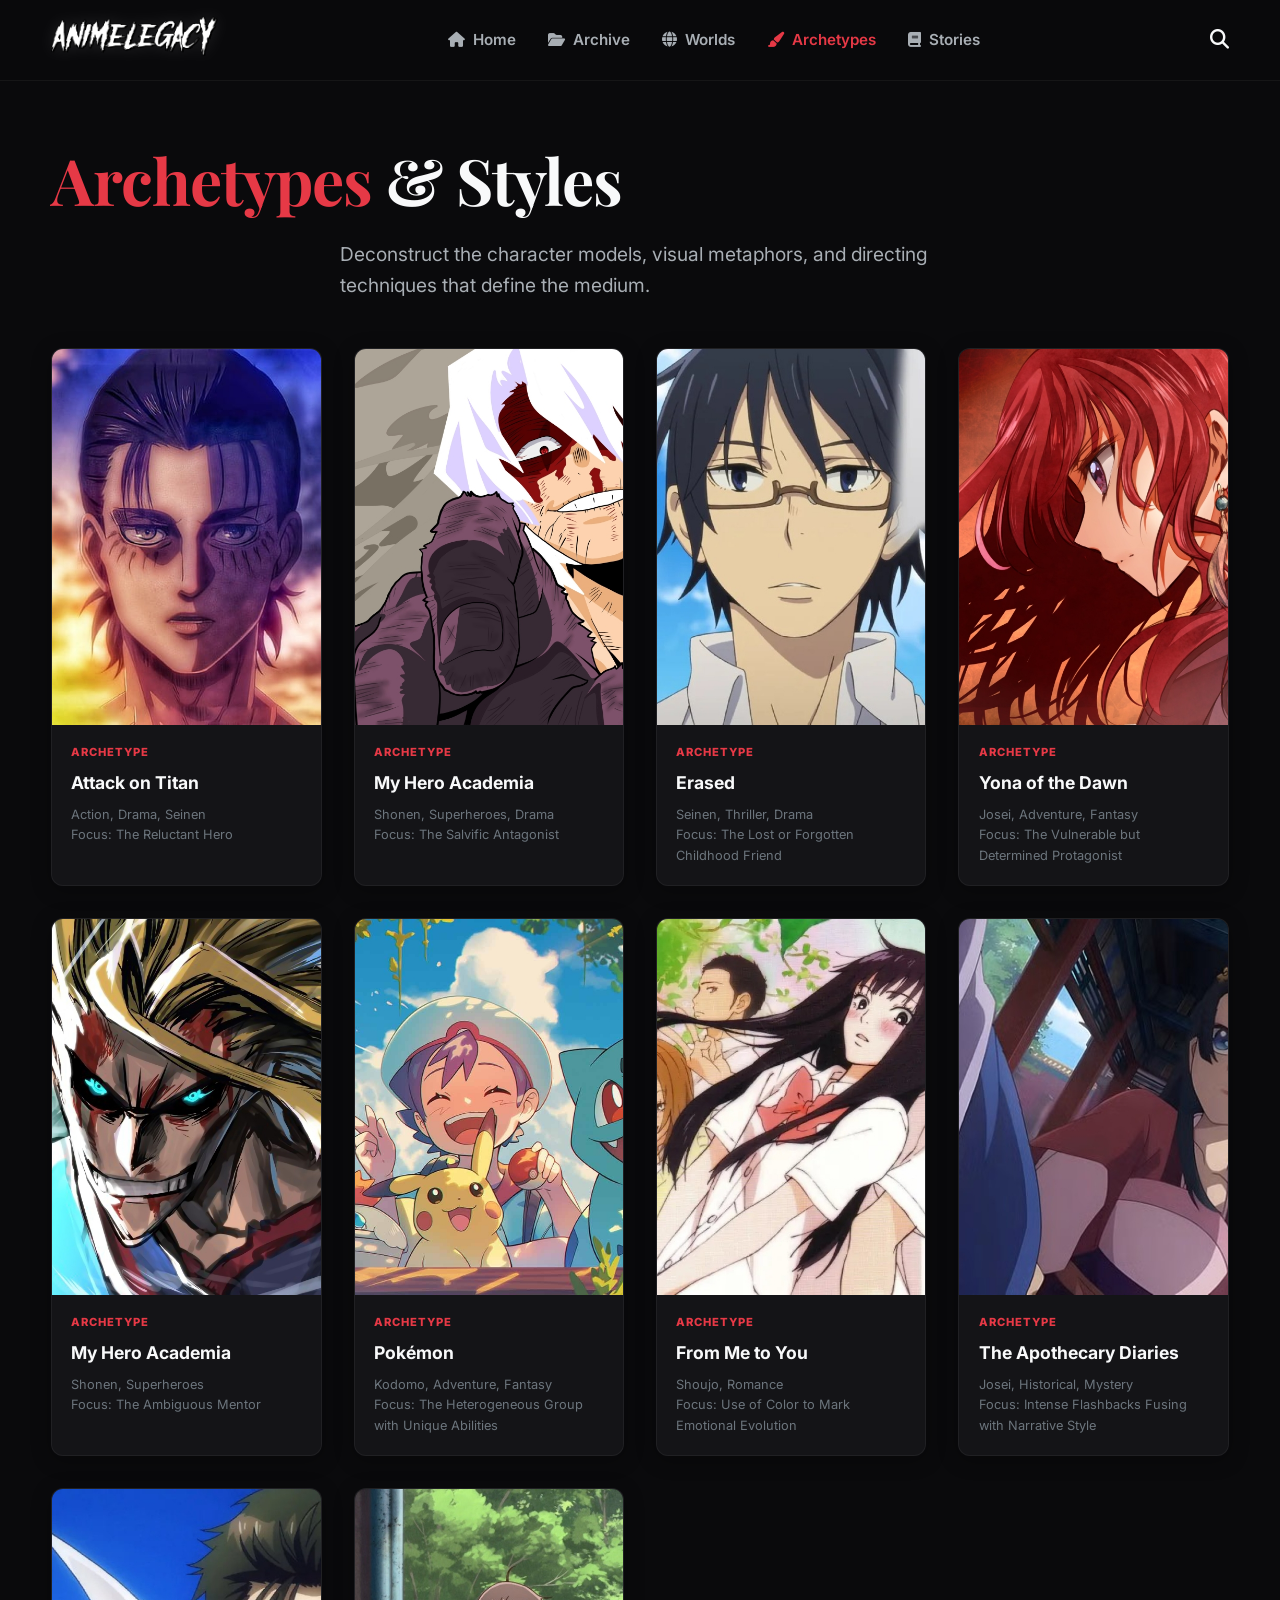
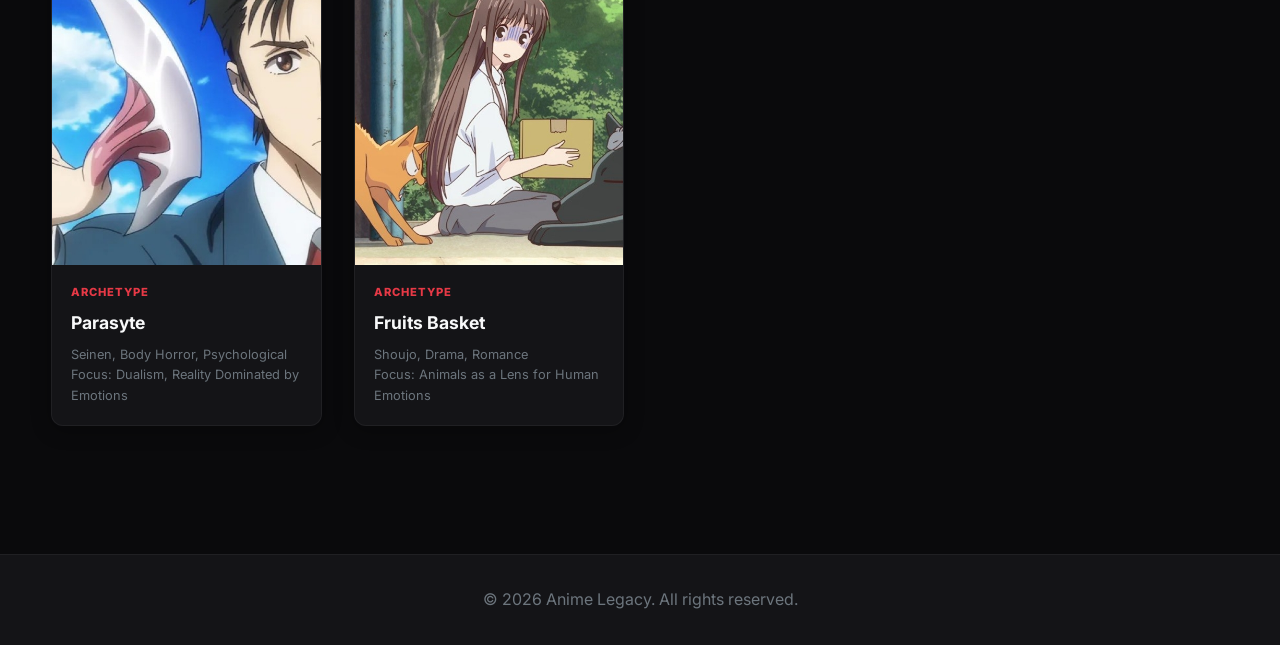
==== archetypes-styles.html @ 7cafa336 "Initial release: Complete Anime Legacy platform and documentation Co-authored-by: Giovanni Rutiglian" ====
<!doctype html>
<html lang="en">
  <head>
    <meta charset="UTF-8" />
    <meta name="viewport" content="width=device-width, initial-scale=1.0" />
    <meta
      name="description"
      content="Analyze the recurring character archetypes and directing styles in anime history."
    />
    <title>Archetypes & Styles | Anime Legacy</title>

    <link rel="preconnect" href="https://fonts.googleapis.com" />
    <link rel="preconnect" href="https://fonts.gstatic.com" crossorigin />
    <link
      href="https://fonts.googleapis.com/css2?family=Inter:wght@300;400;600;800&family=Playfair+Display:wght@700&display=swap"
      rel="stylesheet"
    />
    <link
      rel="stylesheet"
      href="https://cdnjs.cloudflare.com/ajax/libs/font-awesome/6.4.0/css/all.min.css"
    />

    <link rel="stylesheet" href="assets/css/main.css" />
    <link rel="icon" type="image/png" href="assets/img/logo.png" />
  </head>
  <body class="theme-dark">
    <header class="navbar-global">
      <div class="container navbar-container">
        <a href="index.html" class="brand-logo">
          <img src="assets/img/logo.png" alt="Anime Legacy" />
        </a>

        <nav class="nav-links">
          <ul role="menubar">
            <li role="none">
              <a role="menuitem" href="index.html"
                ><i class="fas fa-home"></i> Home</a
              >
            </li>
            <li role="none">
              <a role="menuitem" href="archive.html"
                ><i class="fas fa-folder-open"></i> Archive</a
              >
            </li>
            <li role="none">
              <a role="menuitem" href="narrative-worlds.html"
                ><i class="fas fa-globe"></i> Worlds</a
              >
            </li>
            <li role="none">
              <a role="menuitem" href="archetypes-styles.html" class="active"
                ><i class="fas fa-paint-brush"></i> Archetypes</a
              >
            </li>
            <li role="none">
              <a role="menuitem" href="stories.html"
                ><i class="fas fa-book"></i> Stories</a
              >
            </li>
          </ul>
        </nav>

        <button
          class="search-trigger"
          aria-label="Open Search"
          id="btn-open-search"
        >
          <i class="fas fa-search"></i>
        </button>
      </div>
    </header>

    <div
      class="search-modal"
      id="search-modal"
      aria-hidden="true"
      role="dialog"
    >
      <div class="search-modal-backdrop" id="search-backdrop"></div>
      <div class="search-modal-content">
        <div class="search-input-wrapper">
          <i class="fas fa-search search-icon-inside"></i>
          <input
            type="text"
            id="global-search-input"
            placeholder="Search by title, character, or theme..."
            autocomplete="off"
          />
          <button
            class="close-search"
            id="btn-close-search"
            aria-label="Close Search"
          >
            <i class="fas fa-times"></i>
          </button>
        </div>
        <div class="search-results-container" id="search-results"></div>
      </div>
    </div>

    <main class="main-layout category-layout" data-category="archetype">
      <div class="container">
        <section
          class="category-header text-center"
          style="padding: 4rem 0 3rem"
        >
          <h1 class="hero-title">
            <span class="text-accent">Archetypes</span> & Styles
          </h1>
          <p class="hero-subtitle">
            Deconstruct the character models, visual metaphors, and directing
            techniques that define the medium.
          </p>
        </section>

        <section
          class="category-grid"
          id="category-grid"
          style="
            display: grid;
            grid-template-columns: repeat(auto-fill, minmax(260px, 1fr));
            gap: 2rem;
            padding-bottom: 4rem;
          "
        ></section>
      </div>
    </main>

    <footer class="footer-global">
      <div class="container">
        <p>&copy; 2026 Anime Legacy. All rights reserved.</p>
      </div>
    </footer>

    <script type="module" src="assets/js/app.js"></script>
    <script type="module" src="assets/js/pages/category.js"></script>
  </body>
</html>
---- assets/css/main.css ----
/* ==========================================================================
   CSS VARIABLES & THEMING
   ========================================================================== */
   :root {
    --color-bg-base: #0a0a0c;
    --color-bg-surface: #141417;
    --color-bg-surface-elevated: #1f1f24;
    
    --color-accent-primary: #e63946;
    --color-accent-hover: #f0545f;
    --color-accent-glow: rgba(230, 57, 70, 0.4);
    
    --color-text-primary: #f8f9fa;
    --color-text-secondary: #a8aeb4;
    --color-text-muted: #6c757d;
    
    --font-primary: 'Inter', sans-serif;
    --font-secondary: 'Playfair Display', serif;
    
    --radius-sm: 6px;
    --radius-md: 12px;
    --radius-lg: 20px;
    
    --shadow-soft: 0 4px 20px rgba(0, 0, 0, 0.3);
    --shadow-glow: 0 0 20px var(--color-accent-glow);
    
    --transition-fast: 0.2s cubic-bezier(0.4, 0, 0.2, 1);
    --transition-smooth: 0.4s cubic-bezier(0.16, 1, 0.3, 1);
}

/* ==========================================================================
   RESET & BASE STYLES
   ========================================================================== */
*, *::before, *::after {
    box-sizing: border-box;
    margin: 0;
    padding: 0;
}

body {
    background-color: var(--color-bg-base);
    color: var(--color-text-primary);
    font-family: var(--font-primary);
    line-height: 1.6;
    overflow-x: hidden;
    -webkit-font-smoothing: antialiased;
}

a {
    color: inherit;
    text-decoration: none;
    transition: color var(--transition-fast);
}

ul {
    list-style: none;
}

.container {
    width: 92%;
    max-width: 1280px;
    margin: 0 auto;
}

.text-accent {
    color: var(--color-accent-primary);
}

/* ==========================================================================
   NAVIGATION BAR
   ========================================================================== */
.navbar-global {
    position: sticky;
    top: 0;
    z-index: 1000;
    background: rgba(10, 10, 12, 0.85);
    backdrop-filter: blur(12px);
    border-bottom: 1px solid rgba(255, 255, 255, 0.05);
    padding: 1rem 0;
}

.navbar-container {
    display: flex;
    justify-content: space-between;
    align-items: center;
}

.brand-logo img {
    height: 40px;
    filter: drop-shadow(0 0 8px rgba(255, 255, 255, 0.1));
    transition: transform var(--transition-fast);
}

.brand-logo:hover img {
    transform: scale(1.05);
}

.nav-links ul {
    display: flex;
    gap: 2rem;
}

.nav-links a {
    font-weight: 600;
    font-size: 0.95rem;
    color: var(--color-text-secondary);
    display: flex;
    align-items: center;
    gap: 0.5rem;
}

.nav-links a:hover, .nav-links a.active {
    color: var(--color-accent-primary);
}

.search-trigger {
    background: transparent;
    border: none;
    color: var(--color-text-primary);
    font-size: 1.2rem;
    cursor: pointer;
    transition: color var(--transition-fast), transform var(--transition-fast);
}

.search-trigger:hover {
    color: var(--color-accent-primary);
    transform: scale(1.1);
}

/* ==========================================================================
   HERO SECTION
   ========================================================================== */
.hero-section {
    padding: 6rem 0 4rem;
    text-align: center;
}

.hero-title {
    font-family: var(--font-secondary);
    font-size: 4rem;
    line-height: 1.1;
    margin-bottom: 1.5rem;
    letter-spacing: -1px;
}

.hero-subtitle {
    font-size: 1.2rem;
    color: var(--color-text-secondary);
    max-width: 600px;
    margin: 0 auto;
}

/* ==========================================================================
   CAROUSEL COMPONENTS
   ========================================================================== */
.content-section {
    padding: 4rem 0;
}

.section-header {
    display: flex;
    justify-content: space-between;
    align-items: flex-end;
    margin-bottom: 2rem;
    border-bottom: 1px solid rgba(255, 255, 255, 0.1);
    padding-bottom: 1rem;
}

.section-title {
    font-size: 2rem;
    font-weight: 800;
}

.carousel-controls {
    display: flex;
    gap: 0.5rem;
}

.carousel-btn {
    background: var(--color-bg-surface);
    border: 1px solid rgba(255,255,255,0.1);
    color: var(--color-text-primary);
    width: 40px;
    height: 40px;
    border-radius: 50%;
    cursor: pointer;
    transition: all var(--transition-fast);
}

.carousel-btn:hover {
    background: var(--color-accent-primary);
    border-color: var(--color-accent-primary);
    transform: translateY(-2px);
    box-shadow: var(--shadow-glow);
}

.carousel-viewport {
    overflow: hidden;
    margin: 0 -1rem; /* Bleed edge for shadows */
    padding: 1rem;
}

.carousel-track {
    display: flex;
    gap: 1.5rem;
    transition: transform var(--transition-smooth);
}

/* Base Card Styles */
.media-card {
    flex: 0 0 260px;
    background: var(--color-bg-surface);
    border-radius: var(--radius-md);
    overflow: hidden;
    box-shadow: var(--shadow-soft);
    transition: transform var(--transition-smooth), box-shadow var(--transition-smooth);
    cursor: pointer;
    border: 1px solid rgba(255, 255, 255, 0.05);
}

.media-card:hover {
    transform: translateY(-8px);
    box-shadow: var(--shadow-glow);
    border-color: rgba(230, 57, 70, 0.3);
}

.card-image-wrapper {
    position: relative;
    width: 100%;
    padding-top: 140%; /* 1:1.4 Aspect ratio */
    overflow: hidden;
}

.card-image-wrapper img {
    position: absolute;
    top: 0;
    left: 0;
    width: 100%;
    height: 100%;
    object-fit: cover;
    transition: transform 0.6s cubic-bezier(0.16, 1, 0.3, 1);
}

.media-card:hover .card-image-wrapper img {
    transform: scale(1.08);
}

.card-content {
    padding: 1.2rem;
}

.card-type-badge {
    font-size: 0.7rem;
    text-transform: uppercase;
    letter-spacing: 1px;
    color: var(--color-accent-primary);
    font-weight: 800;
    margin-bottom: 0.4rem;
    display: block;
}

.card-title {
    font-size: 1.1rem;
    font-weight: 700;
    margin-bottom: 0.3rem;
    white-space: nowrap;
    overflow: hidden;
    text-overflow: ellipsis;
}

.card-meta {
    font-size: 0.85rem;
    color: var(--color-text-muted);
}

/* ==========================================================================
   GLOBAL SEARCH MODAL
   ========================================================================== */
.search-modal {
    position: fixed;
    inset: 0;
    z-index: 9999;
    display: flex;
    justify-content: center;
    align-items: flex-start;
    padding-top: 10vh;
    visibility: hidden;
    opacity: 0;
    transition: visibility 0s 0.3s, opacity 0.3s ease;
}

.search-modal.is-active {
    visibility: visible;
    opacity: 1;
    transition: opacity 0.3s ease;
}

.search-modal-backdrop {
    position: absolute;
    inset: 0;
    background: rgba(0, 0, 0, 0.8);
    backdrop-filter: blur(8px);
}

.search-modal-content {
    position: relative;
    width: 90%;
    max-width: 700px;
    background: var(--color-bg-surface);
    border-radius: var(--radius-md);
    box-shadow: 0 20px 40px rgba(0,0,0,0.5);
    overflow: hidden;
    border: 1px solid rgba(255,255,255,0.1);
    transform: translateY(-20px);
    transition: transform var(--transition-smooth);
}

.search-modal.is-active .search-modal-content {
    transform: translateY(0);
}

.search-input-wrapper {
    position: relative;
    padding: 1rem;
    border-bottom: 1px solid rgba(255,255,255,0.05);
    display: flex;
    align-items: center;
}

.search-icon-inside {
    color: var(--color-text-muted);
    font-size: 1.2rem;
    margin: 0 1rem;
}

#global-search-input {
    flex: 1;
    background: transparent;
    border: none;
    color: var(--color-text-primary);
    font-size: 1.2rem;
    outline: none;
}

.close-search {
    background: transparent;
    border: none;
    color: var(--color-text-muted);
    font-size: 1.5rem;
    cursor: pointer;
    margin: 0 1rem;
    transition: color var(--transition-fast);
}

.close-search:hover {
    color: var(--color-accent-primary);
}

.search-results-container {
    max-height: 50vh;
    overflow-y: auto;
}

.search-results-container::-webkit-scrollbar {
    width: 6px;
}
.search-results-container::-webkit-scrollbar-track {
    background: transparent;
}
.search-results-container::-webkit-scrollbar-thumb {
    background: rgba(255,255,255,0.2);
    border-radius: 10px;
}

.search-result-item {
    display: flex;
    align-items: center;
    padding: 1rem 1.5rem;
    gap: 1rem;
    border-bottom: 1px solid rgba(255,255,255,0.03);
    cursor: pointer;
    transition: background var(--transition-fast);
}

.search-result-item:hover {
    background: rgba(255,255,255,0.05);
}

.result-thumbnail {
    width: 50px;
    height: 70px;
    border-radius: 4px;
    object-fit: cover;
}

.result-info {
    display: flex;
    flex-direction: column;
}

.result-title {
    font-weight: 600;
    font-size: 1rem;
}

.result-type {
    font-size: 0.8rem;
    color: var(--color-accent-primary);
    text-transform: uppercase;
}

.search-empty-state {
    padding: 2rem;
    text-align: center;
    color: var(--color-text-muted);
}

/* ==========================================================================
   FOOTER
   ========================================================================== */
.footer-global {
    background: var(--color-bg-surface);
    padding: 2rem 0;
    text-align: center;
    color: var(--color-text-muted);
    border-top: 1px solid rgba(255, 255, 255, 0.05);
    margin-top: 4rem;
}
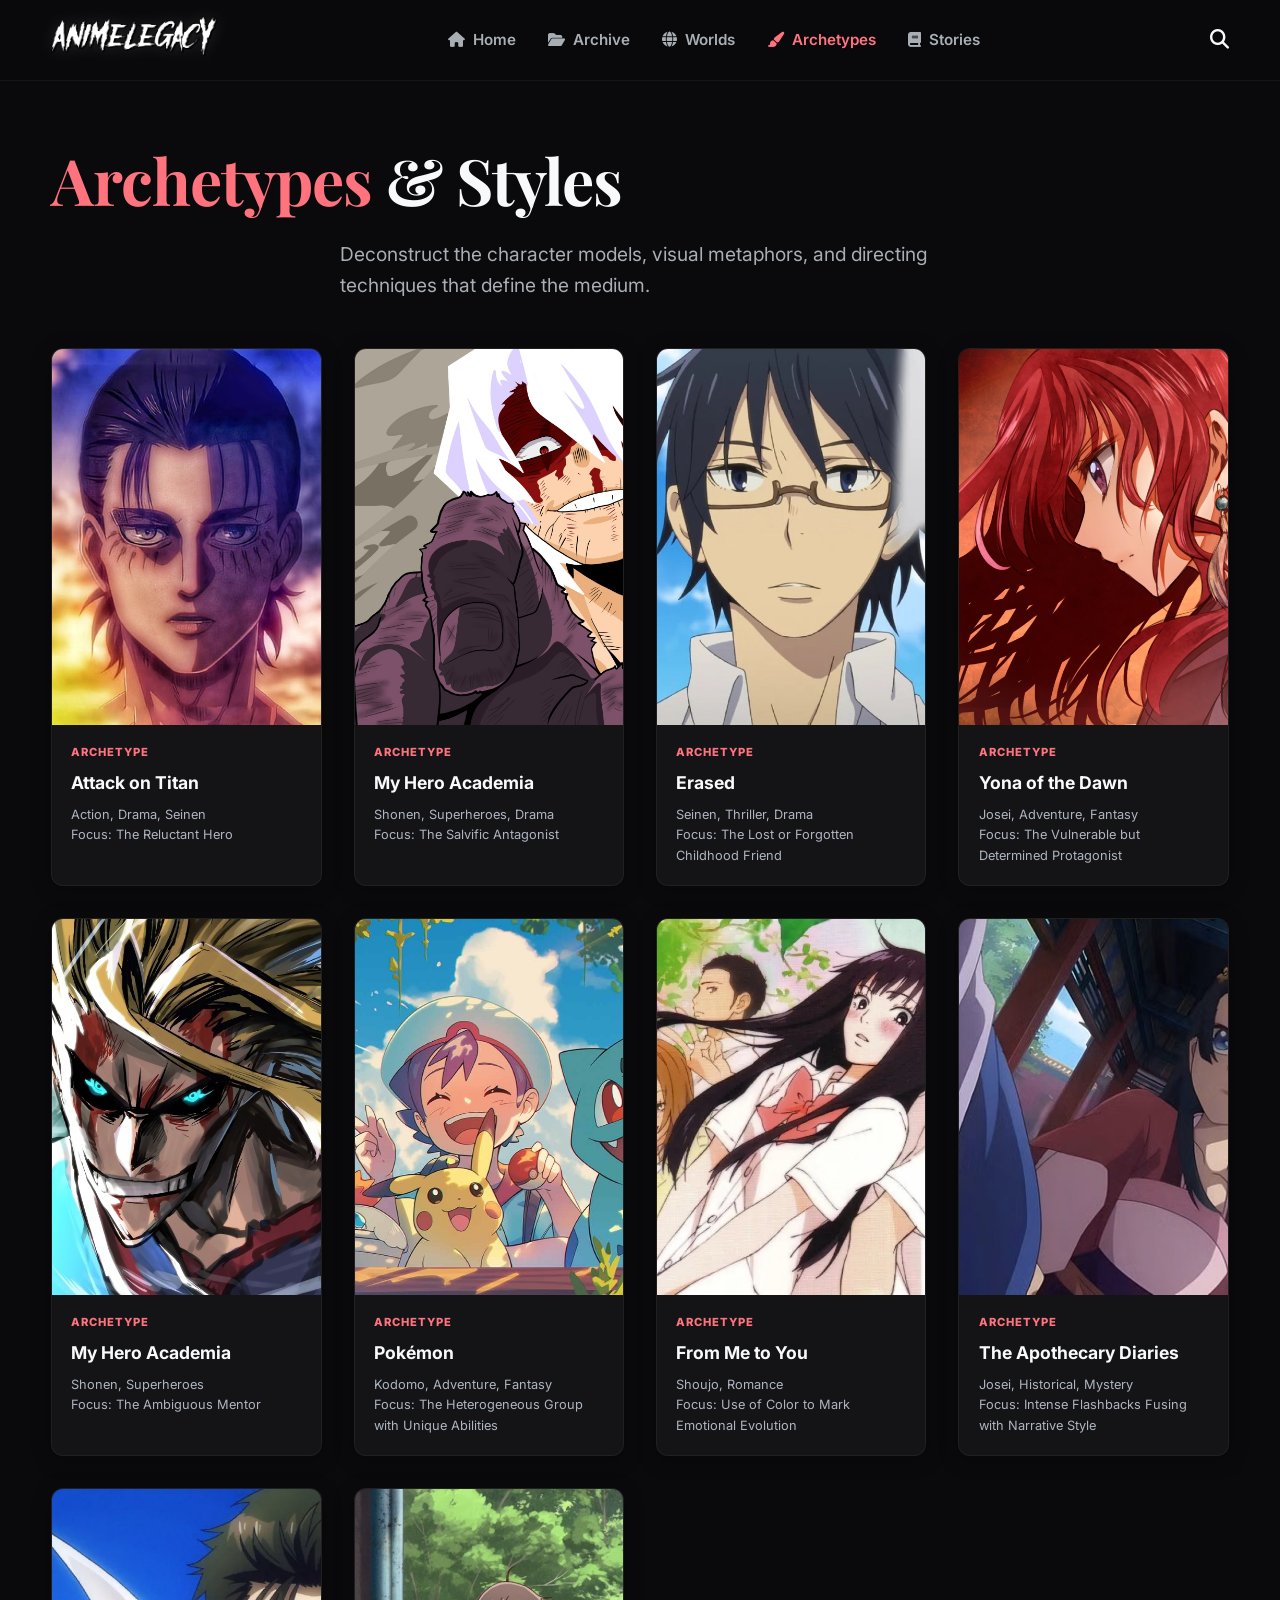
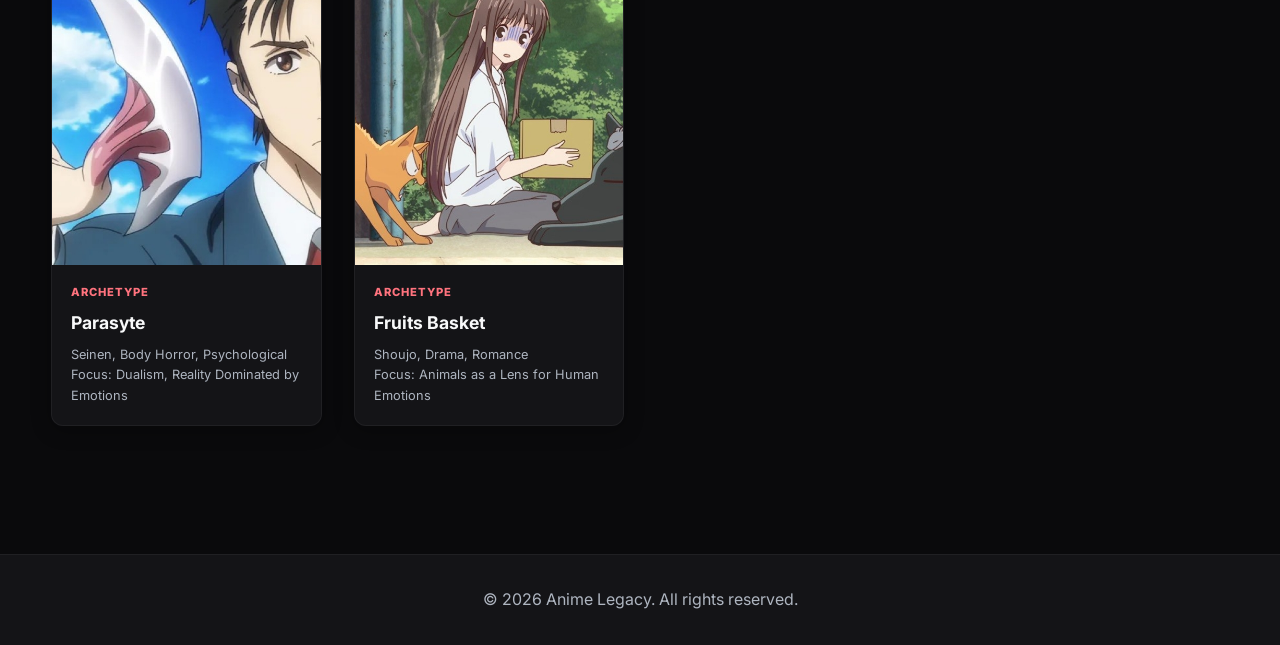
==== commit 6d2bea0f: "Improve archive search and keyboard navigation" ====
--- a/archetypes-styles.html
+++ b/archetypes-styles.html
@@ -24,36 +24,37 @@
     <link rel="icon" type="image/png" href="assets/img/logo.png" />
   </head>
   <body class="theme-dark">
+    <a class="skip-link" href="#main-content">Skip to content</a>
     <header class="navbar-global">
       <div class="container navbar-container">
         <a href="index.html" class="brand-logo">
           <img src="assets/img/logo.png" alt="Anime Legacy" />
         </a>
 
-        <nav class="nav-links">
-          <ul role="menubar">
-            <li role="none">
-              <a role="menuitem" href="index.html"
+        <nav class="nav-links" aria-label="Main navigation">
+          <ul>
+            <li>
+              <a href="index.html"
                 ><i class="fas fa-home"></i> Home</a
               >
             </li>
-            <li role="none">
-              <a role="menuitem" href="archive.html"
+            <li>
+              <a href="archive.html"
                 ><i class="fas fa-folder-open"></i> Archive</a
               >
             </li>
-            <li role="none">
-              <a role="menuitem" href="narrative-worlds.html"
+            <li>
+              <a href="narrative-worlds.html"
                 ><i class="fas fa-globe"></i> Worlds</a
               >
             </li>
-            <li role="none">
-              <a role="menuitem" href="archetypes-styles.html" class="active"
+            <li>
+              <a href="archetypes-styles.html" class="active" aria-current="page"
                 ><i class="fas fa-paint-brush"></i> Archetypes</a
               >
             </li>
-            <li role="none">
-              <a role="menuitem" href="stories.html"
+            <li>
+              <a href="stories.html"
                 ><i class="fas fa-book"></i> Stories</a
               >
             </li>
@@ -64,6 +65,8 @@
           class="search-trigger"
           aria-label="Open Search"
           id="btn-open-search"
+          aria-controls="search-modal"
+          aria-expanded="false"
         >
           <i class="fas fa-search"></i>
         </button>
@@ -75,6 +78,8 @@
       id="search-modal"
       aria-hidden="true"
       role="dialog"
+      aria-modal="true"
+      aria-label="Search the archive"
     >
       <div class="search-modal-backdrop" id="search-backdrop"></div>
       <div class="search-modal-content">
@@ -83,6 +88,7 @@
           <input
             type="text"
             id="global-search-input"
+            aria-label="Search by title, genre or theme"
             placeholder="Search by title, character, or theme..."
             autocomplete="off"
           />
@@ -95,10 +101,11 @@
           </button>
         </div>
         <div class="search-results-container" id="search-results"></div>
+        <p class="sr-only" id="search-status" role="status"></p>
       </div>
     </div>
 
-    <main class="main-layout category-layout" data-category="archetype">
+    <main id="main-content" tabindex="-1" class="main-layout category-layout" data-category="archetype">
       <div class="container">
         <section
           class="category-header text-center"
--- a/assets/css/main.css
+++ b/assets/css/main.css
@@ -6,13 +6,13 @@
     --color-bg-surface: #141417;
     --color-bg-surface-elevated: #1f1f24;
     
-    --color-accent-primary: #e63946;
+    --color-accent-primary: #ff737e;
     --color-accent-hover: #f0545f;
     --color-accent-glow: rgba(230, 57, 70, 0.4);
     
     --color-text-primary: #f8f9fa;
     --color-text-secondary: #a8aeb4;
-    --color-text-muted: #6c757d;
+    --color-text-muted: #aeb5c0;
     
     --font-primary: 'Inter', sans-serif;
     --font-secondary: 'Playfair Display', serif;
@@ -425,4 +425,30 @@
     color: var(--color-text-muted);
     border-top: 1px solid rgba(255, 255, 255, 0.05);
     margin-top: 4rem;
-}+}
+body.search-open { overflow: hidden; }
+a.media-card { display: block; color: inherit; text-decoration: none; }
+:where(a, button, input, select):focus-visible { outline: 3px solid #ffd07c; outline-offset: 4px; }
+.sr-only, .skip-link:not(:focus) { position: absolute; width: 1px; height: 1px; overflow: hidden; clip-path: inset(50%); white-space: nowrap; }
+.skip-link:focus { position: fixed; z-index: 9999; left: 1rem; top: 1rem; padding: .75rem 1.1rem; background: #eae3d3; color: #171922; }
+.archive-layout .hero-title { font-family: Georgia, serif; letter-spacing: -.045em; }
+.archive-count { color: #eae3d3; margin: 1.4rem 0 .8rem; font-variant-numeric: tabular-nums; }
+.search-result-item { text-decoration: none; color: inherit; }
+.search-all { border-top: 1px solid #625d6b; margin-top: .5rem; }
+@media (prefers-reduced-motion: reduce) {
+    *, *::before, *::after { scroll-behavior: auto !important; transition-duration: 0.01ms !important; animation-duration: 0.01ms !important; }
+}
+.archive-filters label { display: block; color: #eae3d3; margin-bottom: .25rem; font-size: .9rem; }
+.archive-filters .filters-container { margin-bottom: 1.4rem !important; align-items: end !important; }
+.archive-header { text-align: left !important; }
+.archive-header .hero-subtitle { max-width: 44ch; }
+
+@media (max-width: 760px) {
+    .navbar-container { display: grid; grid-template-columns: 1fr auto; gap: .65rem 1rem; }
+    .navbar-container .nav-links { grid-column: 1 / -1; grid-row: 2; min-width: 0; }
+    .navbar-container .search-trigger { grid-column: 2; grid-row: 1; min-width: 44px; min-height: 44px; }
+    .nav-links ul { flex-wrap: wrap; gap: .15rem .8rem; }
+    .nav-links a { min-height: 36px; }
+    .hero-title { font-size: clamp(2.1rem, 10vw, 3.2rem); }
+    .archive-filters .filter-group { min-width: min(200px, 100%) !important; }
+}
